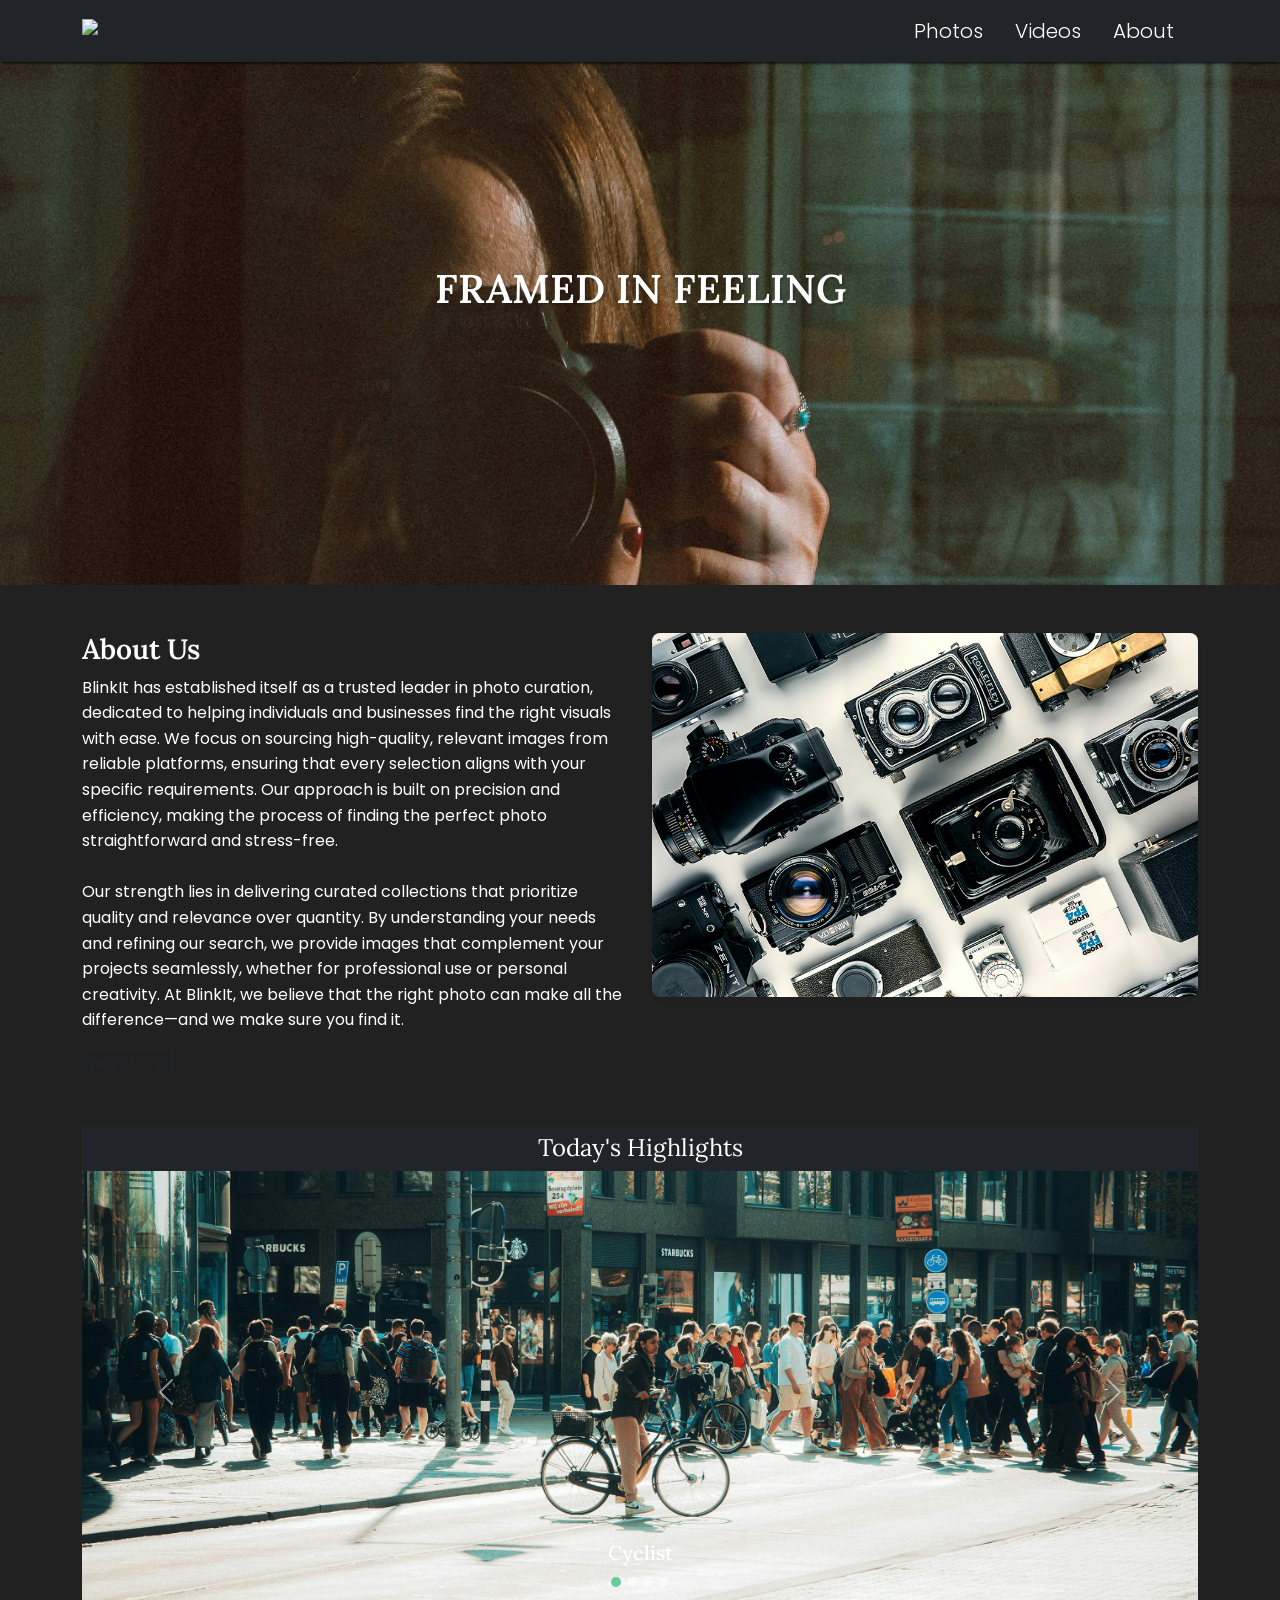
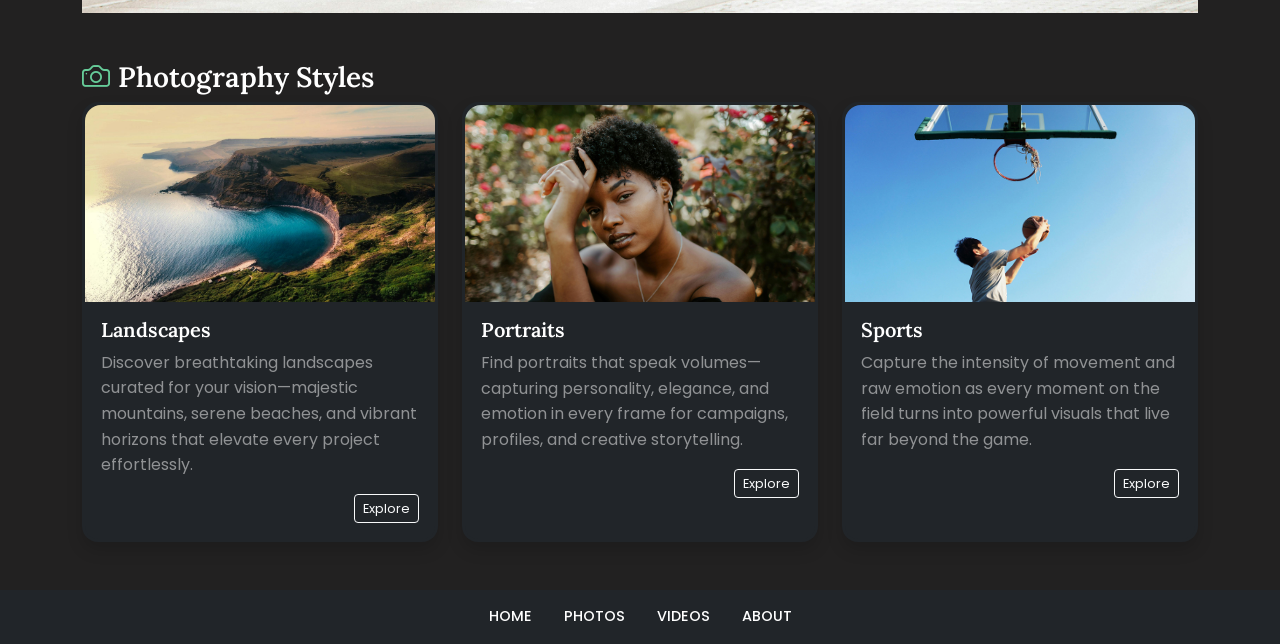
==== index.html @ f243a308 "Add files via upload" ====
<!DOCTYPE html>
<html lang="en">

<head>
  <meta charset="UTF-8" />
  <meta name="viewport" content="width=device-width, initial-scale=1.0" />
  <title>BlinkIt Site</title>
  <!-- Google Fonts -->
  <link rel="preconnect" href="https://fonts.googleapis.com" />
  <link rel="preconnect" href="https://fonts.gstatic.com" crossorigin />
  <link
    href="https://fonts.googleapis.com/css2?family=Lora:wght@400..700&family=Poppins:wght@100;200;300;400;500;600;700;800;900&display=swap"
    rel="stylesheet" />
    <link href="https://fonts.googleapis.com/css2?family=Material+Symbols+Outlined" rel="stylesheet" />
  <!-- CSS Rules -->
  <link rel="stylesheet" href="css/bootstrap.min.css" />
  <link rel="stylesheet" href="https://cdn.jsdelivr.net/npm/bootstrap-icons@1.13.1/font/bootstrap-icons.min.css" />
  <link rel="stylesheet" href="css/styles.css" />
</head>

<body>
  <!-- Navigation -->
  <nav class="navbar navbar-expand-lg fixed-top">
    <div class="container">
      <a class="navbar-brand" href="index.html"><img src="img/Homepage/logo.svg" class="logo" /></a>
      <button class="navbar-toggler" type="button" data-bs-toggle="collapse" data-bs-target="#navbarNav"
        aria-controls="navbarNav" aria-expanded="false" aria-label="Toggle navigation">
        <span class="navbar-toggler-icon"></span>
      </button>
      <div class="collapse navbar-collapse" id="navbarNav">
        <ul class="navbar-nav ms-auto">
          <li class="nav-item">
            <a class="nav-link" href="photos.html">Photos</a>
          </li>
          <li class="nav-item">
            <a class="nav-link" href="videos.html">Videos</a>
          </li>
          <li class="nav-item">
            <a class="nav-link" href="about.html">About</a>
          </li>
        </ul>
      </div>
    </div>
  </nav>

  <!-- Hero Section -->

  <section id="heroHomepage" class="d-flex justify-content-center d-flex align-items-center text-center">
    <div class="container">
      <h1 class="fw-semibold text-uppercase text-white">Framed In Feeling</h1>
    </div>
  </section>

  <!-- About Site -->

  <div class="container mt-5">
    <div class="row flex-lg-row-reverse">
      <div class="col-12 col-lg-6">
        <img src="img/homepage/cameras.jpg" class="img-fluid rounded rounded-3 shadow-sm" alt="Cameras" />
      </div>
      <div class="col-12 col-lg-6 mt-4 mt-lg-0">
        <h1 class="fs-3 fw-semibold">About Us</h1>
        <p>
          BlinkIt has established itself as a trusted leader in photo
          curation, dedicated to helping individuals and businesses find the
          right visuals with ease. We focus on sourcing high-quality, relevant
          images from reliable platforms, ensuring that every selection aligns
          with your specific requirements. Our approach is built on precision
          and efficiency, making the process of finding the perfect photo
          straightforward and stress-free.
          <br /><br />
          Our strength lies in delivering curated collections that prioritize
          quality and relevance over quantity. By understanding your needs and
          refining our search, we provide images that complement your projects
          seamlessly, whether for professional use or personal creativity. At
          BlinkIt, we believe that the right photo can make all the
          difference—and we make sure you find it.
        </p>
        <a href="about.html" class="btn btn-outline-dark btn-sm">Learn More</a>
      </div>
    </div>
  </div>

  <div class="container mt-5">
    <div class="row">
      <div class="col-12">
        <h2 class="fw-normal fs-4 bg-dark text-white text-center py-2 m-0">
          Today's Highlights
        </h2>

        <!-- Slideshow -->
        <div id="HomeSlider" class="carousel slide" data-bs-ride="true">
          <div class="carousel-indicators">
            <button type="button" data-bs-target="#HomeSlider" data-bs-slide-to="0" class="active" aria-current="true"
              aria-label="Slide 1"></button>
            <button type="button" data-bs-target="#HomeSlider" data-bs-slide-to="1" aria-label="Slide 2"></button>
            <button type="button" data-bs-target="#HomeSlider" data-bs-slide-to="2" aria-label="Slide 3"></button>
            <button type="button" data-bs-target="#HomeSlider" data-bs-slide-to="3" aria-label="Slide 4"></button>
          </div>
          <div class="carousel-inner">
            <div class="carousel-item active" data-bs-interval="3000">
              <img src="img/homepage/slideshow/cyclist.jpg" class="d-block w-100" alt="Cyclist" />
              <div class="carousel-caption d-none d-md-block">
                <h5>Cyclist</h5>
              </div>
            </div>
            <div class="carousel-item" data-bs-interval="3000">
              <img src="img/homepage/slideshow/museum.jpg" class="d-block w-100" alt="Museum" />
              <div class="carousel-caption d-none d-md-block">
                <h5>Museum</h5>
              </div>
            </div>
            <div class="carousel-item" data-bs-interval="3000">
              <img src="img/homepage/slideshow/sunflowers.jpg" class="d-block w-100" alt="Sunflowers" />
              <div class="carousel-caption d-none d-md-block">
                <h5>Sunflowers</h5>
              </div>
            </div>
            <div class="carousel-item" data-bs-interval="3000">
              <img src="img/homepage/slideshow/swirly_bokeh.jpg" class="d-block w-100" alt="Swirly Bokeh" />
              <div class="carousel-caption d-none d-md-block">
                <h5>Swirly Bokeh</h5>
              </div>
            </div>
          </div>
          <button class="carousel-control-prev" type="button" data-bs-target="#HomeSlider" data-bs-slide="prev">
            <span class="carousel-control-prev-icon" aria-hidden="true"></span>
            <span class="visually-hidden">Previous</span>
          </button>
          <button class="carousel-control-next" type="button" data-bs-target="#HomeSlider" data-bs-slide="next">
            <span class="carousel-control-next-icon" aria-hidden="true"></span>
            <span class="visually-hidden">Next</span>
          </button>
        </div>
        <!-- Slideshow -->
      </div>
    </div>
  </div>

  <!-- Cards -->
  <div class="container mt-5">
    <h2 class="fs-3 fw-semibold">
      <i class="bi bi-camera me-2 h3"></i>Photography Styles
    </h2>
    <div class="row row-cols-1 row-cols-lg-3 g-4">
      <!-- Card 1 -->
      <div class="col">
        <div class="card bg-dark border border-3 border-dark rounded-4 h-100 shadow">
          <img src="img/homepage/cards/landscape.jpg" class="card-img-top rounded-bottom-0 rounded-4" alt="Landscape" />
          <div class="card-body">
            <h5 class="card-title text-white fw-semibold">Landscapes</h5>
            <p class="card-text text-white-50">
              Discover breathtaking landscapes curated for your
              vision—majestic mountains, serene beaches, and vibrant horizons
              that elevate every project effortlessly.
            </p>
            <a href="landscape.html" class="btn btn-outline-light btn-sm float-end">Explore</a>
          </div>
        </div>
      </div>

      <!-- Card 2 -->
      <div class="col">
        <div class="card bg-dark border border-3 border-dark rounded-4 h-100 shadow">
          <img src="img/homepage/cards/portrait.jpg" class="card-img-top rounded-bottom-0 rounded-4" alt="Portrait" />
          <div class="card-body">
            <h5 class="card-title text-white fw-semibold">Portraits</h5>
            <p class="card-text text-white-50">
              Find portraits that speak volumes—capturing personality,
              elegance, and emotion in every frame for campaigns, profiles,
              and creative storytelling.
            </p>
            <a href="portraits.html" class="btn btn-outline-light btn-sm float-end">Explore</a>
          </div>
        </div>
      </div>

      <!-- Card 3 -->
      <div class="col">
        <div class="card bg-dark border border-3 border-dark rounded-4 h-100 shadow">
          <img src="img/homepage/cards/sports.jpg" class="card-img-top rounded-bottom-0 rounded-4" alt="Astro" />
          <div class="card-body">
            <h5 class="card-title text-white fw-semibold">
              Sports
            </h5>
            <p class="card-text text-white-50">
             Capture the intensity of movement and raw emotion as every moment on the field turns into powerful visuals that live far beyond the game.
            </p>
            <a href="sports.html" class="btn btn-outline-light btn-sm float-end">Explore</a>
          </div>
        </div>
      </div>
    </div>
  </div>
  <!-- /Cards -->

  <!-- Footer -->

  <footer class="mt-5 p-2">
    <ul class="nav justify-content-center text-center flex-column flex-sm-row">
      <li class="nav-item">
        <a class="nav-link" href="index.html">Home</a>
      </li>
      <li class="nav-item">
        <a class="nav-link" href="photos.html">Photos</a>
      </li>
      <li class="nav-item">
        <a class="nav-link" href="videos.html">Videos</a>
      </li>
      <li class="nav-item">
        <a class="nav-link" href="about.html">About</a>
      </li>
    </ul>
  </footer>

  <!-- JS Files -->
  <script src="js/bootstrap.min.js"></script>
</body>

</html>
---- css/styles.css ----
body {
  background-color: #222121;
}

.navbar {
  background-color: #212529;
  box-shadow: 1px 1px 3px #000000;
}

.nav-item {
  font-family: "Poppins", sans-serif;
  font-size: 1.25rem;
  font-weight: 400;
  margin-right: 1rem;
}

.nav-link {
  color: #ffffff !important;
  font-family: "Poppins", sans-serif;
  font-weight: 300;
  transition: color 0.35s ease;
}

.nav-link:hover {
  color: #66cc99 !important;
}

.navbar-nav .nav-link.active {
  color: #66cc99 !important;
}

.logo {
  height: 25px;
  width: auto;
  display: block;
}

.navbar-toggler-icon {
  background-image: url("data:image/svg+xml;charset=utf8,%3Csvg viewBox='0 0 30 30' xmlns='http://www.w3.org/2000/svg'%3E%3Cpath stroke='rgba%28102, 204, 153, 1%29' stroke-width='2' stroke-linecap='round' stroke-miterlimit='10' d='M4 7h22M4 15h22M4 23h22'/%3E%3C/svg%3E");
}

.navbar-toggler {
  border: 1px solid #66cc99;
}

/* Pills navigation */

.nav-pills{
  border-bottom: 2px solid #ffffff;
}

.nav-pills .nav-link{
  color: #ffffff;
 margin-bottom: 1rem;
   background-color: #333;
}

.nav-pills .nav-link:hover{
  color: #66cc99 !important;
}

.nav-pills .nav-link.active{
background-color: #66cc99 !important;
color: #ffffff !important;

}

h1,
h2,
h3,
h4,
h5,
h6 {
  font-family: "Lora", serif;
  color: #ffffff;
}

  /* Drop Cap */
.dropcap{
   font-family: "Lora", serif;
   font-weight: 700;
   font-size: 4.5rem;
    line-height: 1;
    margin: 0.2rem 0.6rem 0 0;
    color: #66cc99;
}
  
/* Breadcrumb */

.breadcrumb {
    font-family: "Poppins", sans-serif;
  background-color: transparent;
  padding: 0;
  margin-bottom: 1rem;
}

.breadcrumb-item a {
  color: #66cc99;
  text-decoration: none;
  font-weight: 500;
}

.breadcrumb-item a:hover {
  color: #fff;
}


.breadcrumb-item.active {
  color: #ffffff;
  font-weight: 500;
}

.breadcrumb-item+.breadcrumb-item::before {
  color: #ffffff;
  font-weight: 700;
  font-family: "Lora", serif;
}

p {
  font-family: "Poppins", sans-serif;
  font-size: 1rem;
  line-height: 1.6;
  color: #ffffff;
}

.btn-sm {
  font-family: "Poppins", sans-serif;
  font-size: 0.8rem;
}

.btnOff{
  background-color: #198754;
}

.btnOff:hover{
  color: #66cc99;
  background-color: black;
}

.fa-icon {
   color: #66cc99;
}

.dot-white {
   color: #ffffff;
}

/* Bootstrap Icons */
.bi-camera {
  color: #66cc99;
}



/* Hero Images */
#heroHomepage {
  background-image: url(../img/homepage/hero.homepage.jpg);
  background-size: cover;
  min-height: 65vh;
  background-position: center;
  text-shadow: 2px 2px 2px rgba(0, 0, 0, 0.2);
}

#heroPhotos {
  background-image: url(../img/photos/hero.photos.jpg);
  background-size: cover;
  min-height: 65vh;
  background-position: center;
  text-shadow: 2.5px 2.5px 2.5px rgba(0, 0, 0, 0.4);
}

#heroPortraits {
  background-image: url(../img/photos/portraits/portraits_header.jpg);
  background-size: cover;
  min-height: 65vh;
  background-position: center;
  text-shadow: 2.5px 2.5px 2.5px rgba(0, 0, 0, 0.4);
}

#heroLandscapes {
  background-image: url(../img/photos/landscapes/landscapes_header.jpg);
  background-size: cover;
  min-height: 65vh;
  background-position: center;
  text-shadow: 2.5px 2.5px 2.5px rgba(0, 0, 0, 0.4);
}

#heroSports {
  background-image: url(../img/photos/sports/sports_header.jpg);
  background-size: cover;
  min-height: 65vh;
  background-position: center;
  text-shadow: 2.5px 2.5px 2.5px rgba(0, 0, 0, 0.4);
}

#heroMacro {
  background-image: url(../img/photos/macro/macro_header.jpg);
  background-size: cover;
  min-height: 65vh;
  background-position: center;
  text-shadow: 2.5px 2.5px 2.5px rgba(0, 0, 0, 0.4);
}

#heroVideo {
  background-image: url(../img/videos/videos_header.jpg);
  background-size: cover;
  min-height: 65vh;
  background-position: center;
  text-shadow: 2.5px 2.5px 2.5px rgba(0, 0, 0, 0.4);
}

#heroAbout {
  background-image: url(../img/about/about_header.jpg);
  background-size: cover;
  min-height: 65vh;
  background-position: center;
  text-shadow: 2.5px 2.5px 2.5px rgba(0, 0, 0, 0.4);
}


/* Additional Sites */
#portraitsSite{
  background-image: linear-gradient(rgba(102,153,255,0.4),rgba(51,204,153,0.3)),url(../img/photos/portraits.jpg);
  background-size: cover;
  background-position: center;
  min-height: 25vh;
  text-shadow: 2px 2px 2px rgba(0, 0, 0, 0.2);
  border-radius: 0.6rem;
  box-shadow: 2px 2px 4px rgba(0, 0, 0, 0.2);
}

#landscapeSite{
  background-image: linear-gradient(rgba(102,153,255,0.4),rgba(51,204,153,0.3)),url(../img/photos/landscapes.jpg);
  background-size: cover;
  background-position: center;
  min-height: 25vh;
  text-shadow: 2px 2px 2px rgba(0, 0, 0, 0.2);
  border-radius: 0.6rem;
  box-shadow: 2px 2px 4px rgba(0, 0, 0, 0.2);
}

#sportsSite{
  background-image: linear-gradient(rgba(102,153,255,0.4),rgba(51,204,153,0.3)),url(../img/photos/sports.jpg);
  background-size: cover;
  background-position: center;
  min-height: 25vh;
  text-shadow: 2px 2px 2px rgba(0, 0, 0, 0.2);
  border-radius: 0.6rem;
  box-shadow: 2px 2px 4px rgba(0, 0, 0, 0.2);
}

#landscapeModal{
  background-image: linear-gradient(rgba(102,153,255,0.4),rgba(51,204,153,0.3)),url(../img/photos/landscapes.jpg);
  background-size: cover;
  background-position: center;
  min-height: 25vh;
  text-shadow: 2px 2px 2px rgba(0, 0, 0, 0.2);
  border-radius: 0.6rem;
  box-shadow: 2px 2px 4px rgba(0, 0, 0, 0.2);
}

#macroSite{
  background-image: linear-gradient(rgba(102,153,255,0.4),rgba(51,204,153,0.3)),url(../img/photos/macro.jpg);
  background-size: cover;
  background-position: center;
  min-height: 25vh;
  text-shadow: 2px 2px 2px rgba(0, 0, 0, 0.2);
  border-radius: 0.6rem;
  box-shadow: 2px 2px 4px rgba(0, 0, 0, 0.2);
}

/* Glass Btn */
.glass{
  backdrop-filter: blur(4px);
  -webkit-backdrop-filter: blur(4px);
  box-shadow: 1px 2px 3px rgba(0, 0, 0, 0.2);
  border: 1px solid #fff;
  color: #fff;
}

.glass:hover{
  background-color: linear-gradient(135deg, rgba(51, 204, 153, 1),rgba(0,102,255,1));
  border: 1px solid rgba(0,102,255,1);
  color: #fff;
}

.carousel-indicators [data-bs-target] {
  width: 10px;
  height: 10px;
  border-radius: 50%;
}

.carousel-indicators .active {
  background-color: #66cc99;
}

/* Progress Bars */

.progress{
  height: 14px;
  box-shadow: 2px 2px 3px rgba(0,0,0,0.3);
  border-radius: 1;
  background-color: rgba(102,102,102,0.4);
  border-right: 5px solid #66cc99;
}

.progress-bar {
  background-color: #66cc99;
}

/* profile photo */
.profilePhoto {
  background: linear-gradient(rgb(250, 250, 250), rgba(18, 184, 128, 0.8));
  border-radius: 1rem;
  
}

/* Accordion */
.accordion {
  border: 3px solid #198754;
border-radius: 0.6rem;
}

.accordion-body {
  background-color: #212529;
}

.accordion-body p{
  color: #ffffff;
}

.accordion-body ul li{
  font-family: "Roboto", sans-serif;
  color: #ffffff;
}

.accordion-button {
  background: #198754;
  font-family: "Roboto", sans-serif;
  color: #ffffff;
  font-weight: 500;
  font-size: 18px;
  text-transform: uppercase;
}

.accordion-button:not(.collapsed) {
  background-color: #198754;
  color: #ffffff;
}

/* Footer */

footer {
  font-family: "Poppins", sans-serif;
  text-transform: uppercase;
  background-color: #212529;
}

footer .nav-link {
  font-weight: 500;
  font-size: 0.9rem;
  color: #66cc99;
}

footer .nav-item {
  margin-right: 0;
}
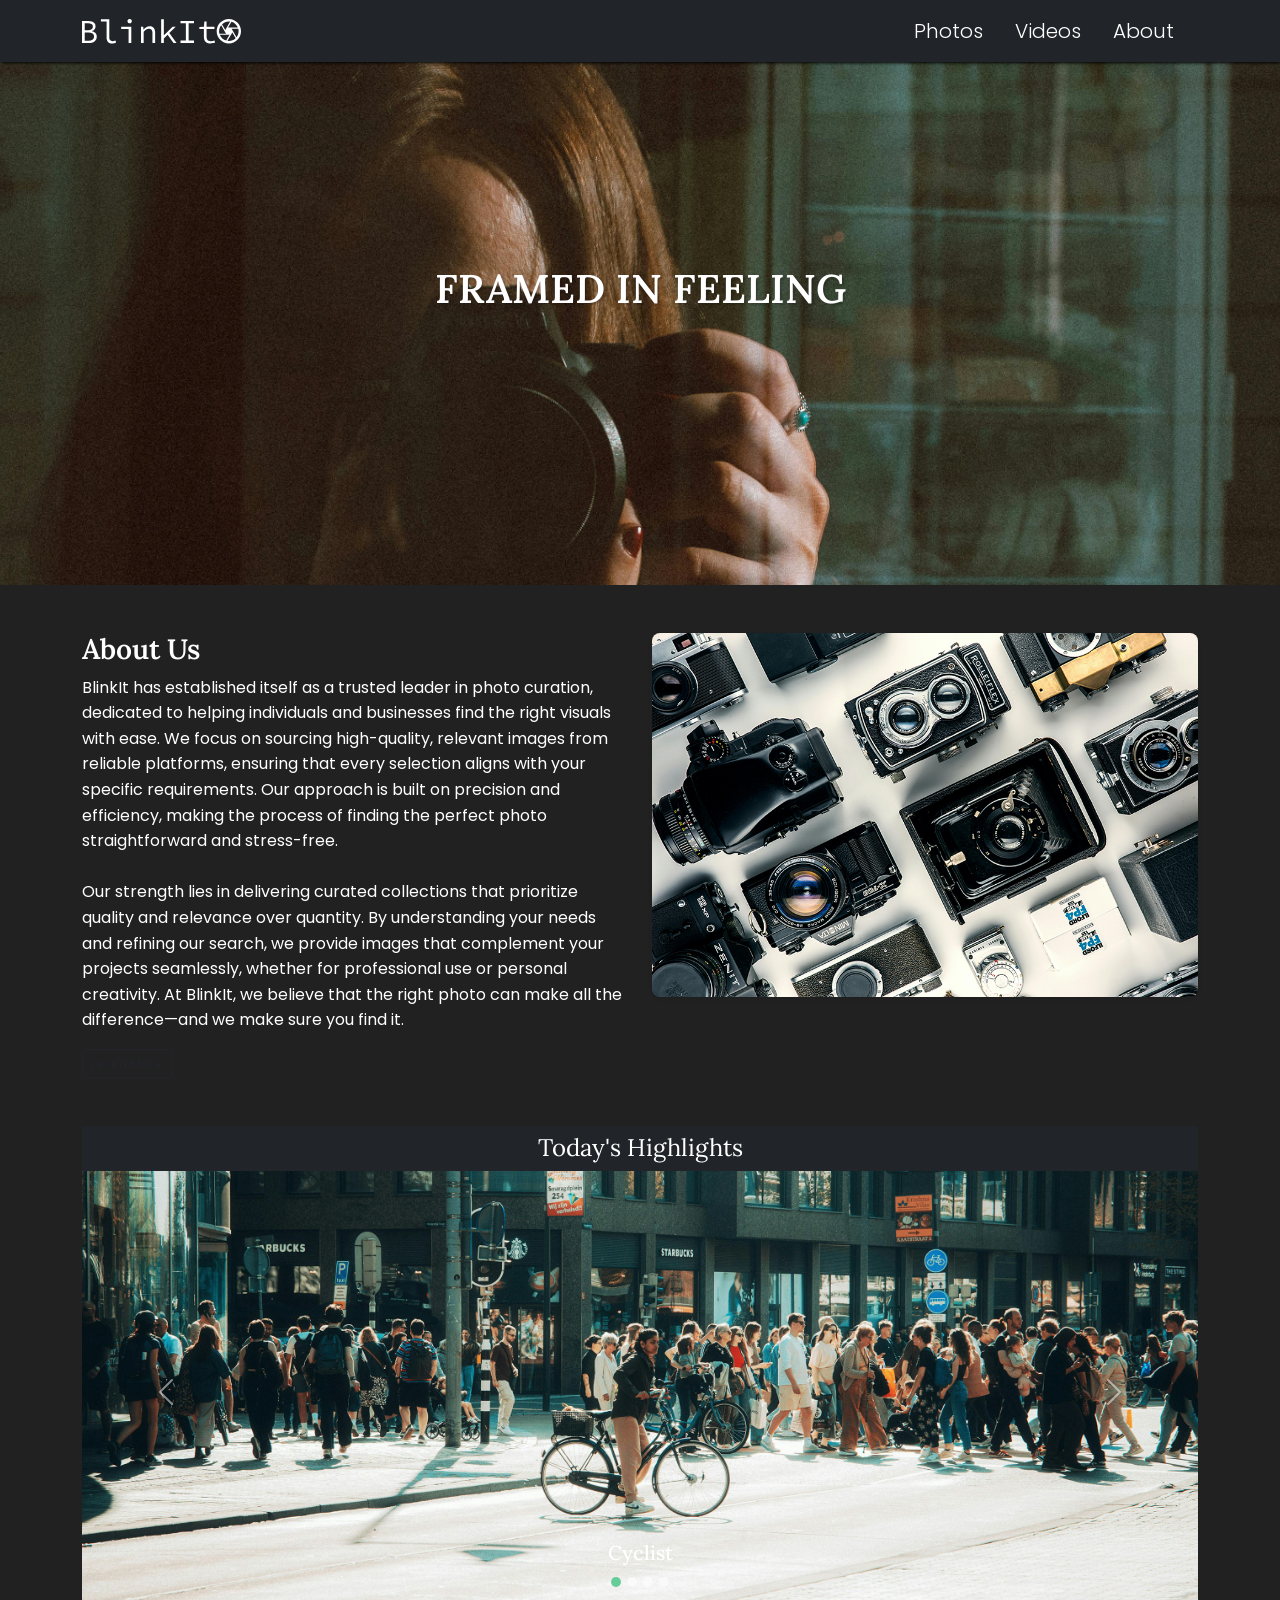
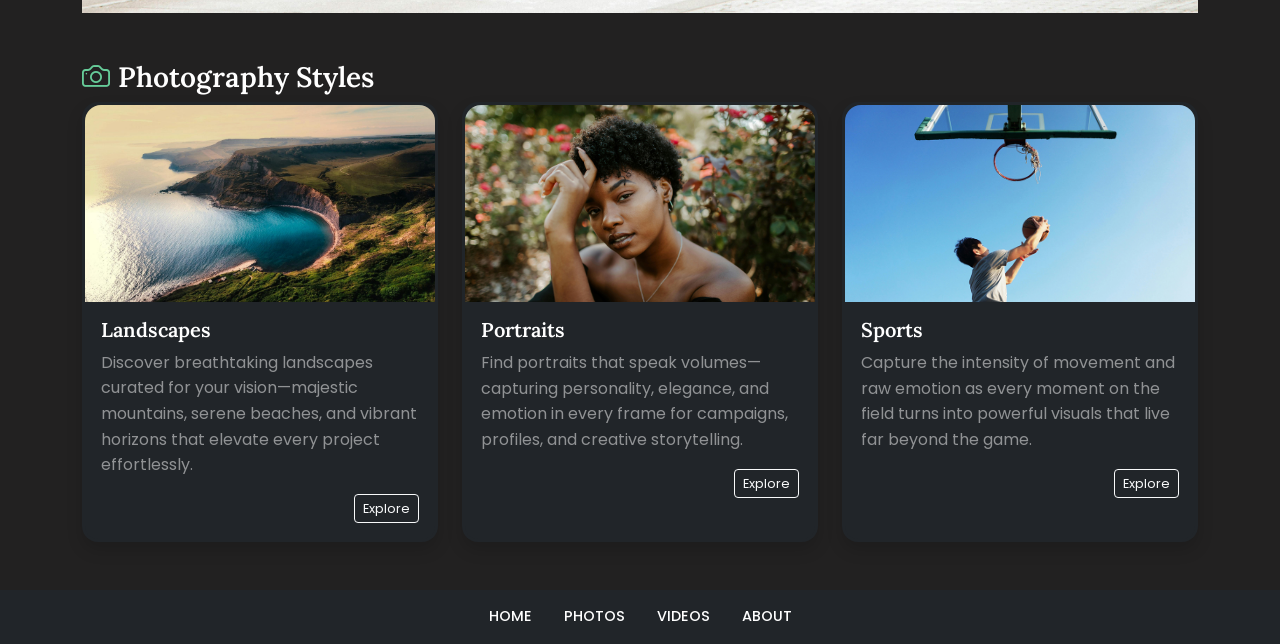
==== commit 046acb9d: "Update index.html" ====
--- a/index.html
+++ b/index.html
@@ -22,7 +22,7 @@
   <!-- Navigation -->
   <nav class="navbar navbar-expand-lg fixed-top">
     <div class="container">
-      <a class="navbar-brand" href="index.html"><img src="img/Homepage/logo.svg" class="logo" /></a>
+      <a class="navbar-brand" href="index.html"><img src="img/homepage/logo.svg" class="logo" /></a>
       <button class="navbar-toggler" type="button" data-bs-toggle="collapse" data-bs-target="#navbarNav"
         aria-controls="navbarNav" aria-expanded="false" aria-label="Toggle navigation">
         <span class="navbar-toggler-icon"></span>
@@ -217,4 +217,4 @@
   <script src="js/bootstrap.min.js"></script>
 </body>
 
-</html>+</html>
